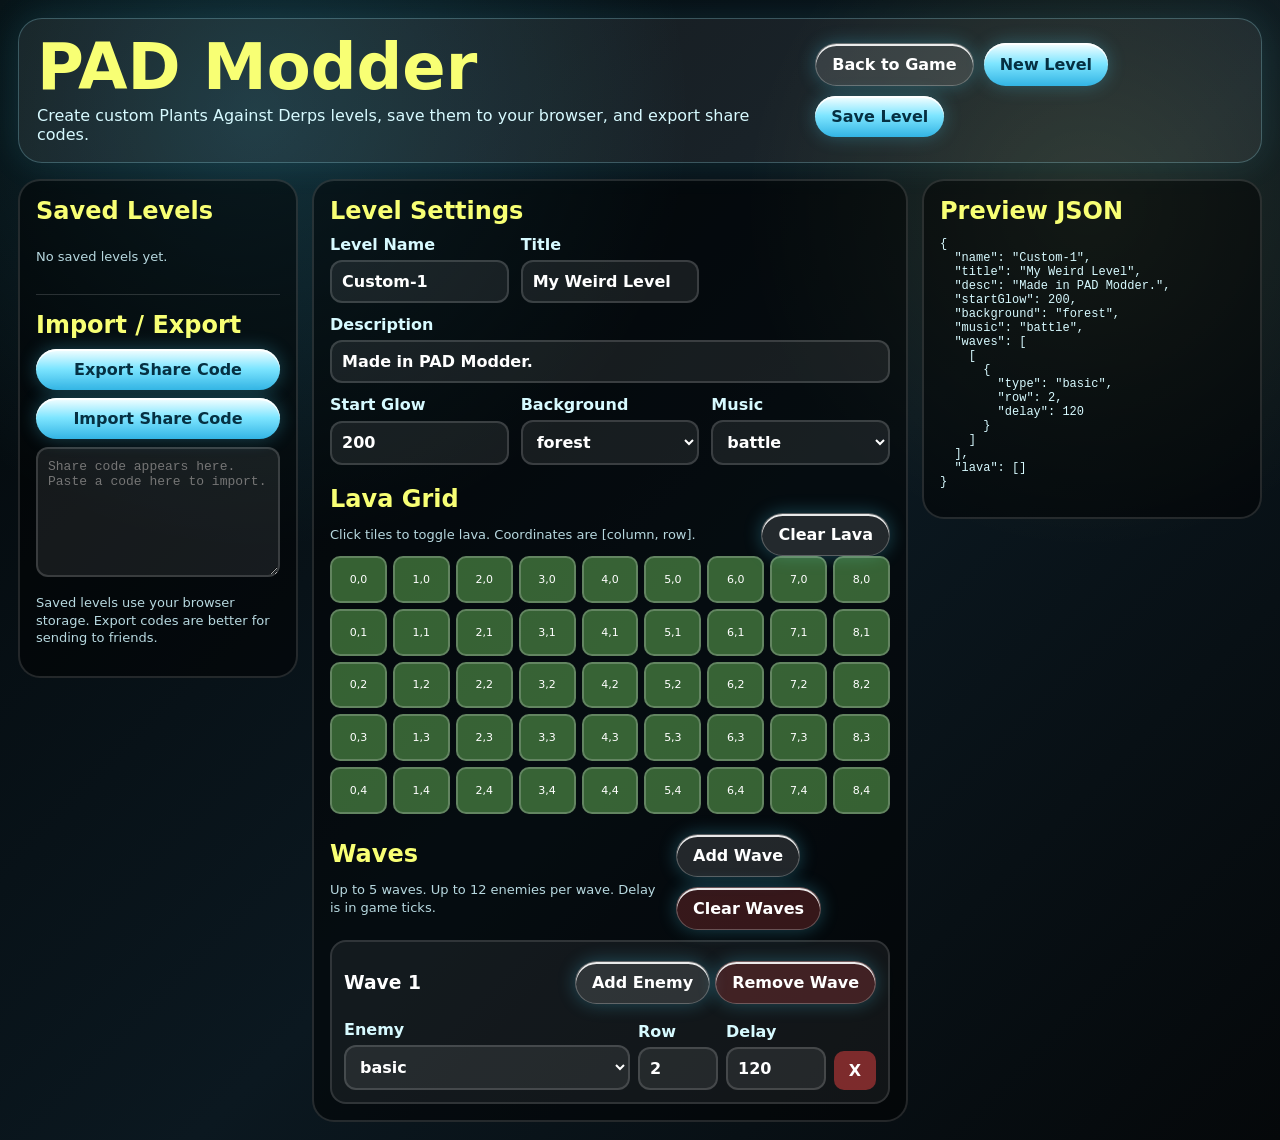
==== mod/index.html @ 4bd2ff53 "The Second One" ====
<!DOCTYPE html>
<html lang="en">
<head>
  <meta charset="UTF-8" />
  <meta name="viewport" content="width=device-width, initial-scale=1.0" />
  <title>PAD Modder</title>
  <link rel="stylesheet" href="mod.css" />
</head>
<body>
  <main class="app">
    <header class="hero">
      <div>
        <h1>PAD Modder</h1>
        <p>Create custom Plants Against Derps levels, save them to your browser, and export share codes.</p>
      </div>
      <nav class="hero-actions">
        <a class="btn ghost" href="../">Back to Game</a>
        <button class="btn" id="newLevelBtn">New Level</button>
        <button class="btn" id="saveBtn">Save Level</button>
      </nav>
    </header>
    <section class="layout">
      <aside class="panel sidebar">
        <h2>Saved Levels</h2>
        <div id="savedLevels" class="saved-list"></div>
        <hr />
        <h2>Import / Export</h2>
        <button class="btn full" id="exportBtn">Export Share Code</button>
        <button class="btn full" id="importBtn">Import Share Code</button>
        <textarea id="shareBox" placeholder="Share code appears here. Paste a code here to import."></textarea>
        <p class="hint">Saved levels use your browser storage. Export codes are better for sending to friends.</p>
      </aside>
      <section class="panel editor">
        <h2>Level Settings</h2>
        <div class="form-grid">
          <label>Level Name<input id="levelName" value="Custom-1" maxlength="24" /></label>
          <label>Title<input id="levelTitle" value="My Weird Level" maxlength="50" /></label>
          <label class="wide">Description<input id="levelDesc" value="Made in PAD Modder." maxlength="120" /></label>
          <label>Start Glow<input id="startGlow" type="number" min="0" max="5000" value="200" /></label>
          <label>Background<select id="backgroundSelect"></select></label>
          <label>Music<select id="musicSelect"></select></label>
        </div>
        <section class="tool-row">
          <div><h2>Lava Grid</h2><p class="hint">Click tiles to toggle lava. Coordinates are [column, row].</p></div>
          <button class="btn ghost" id="clearLavaBtn">Clear Lava</button>
        </section>
        <div id="lavaGrid" class="lava-grid" aria-label="Lava grid editor"></div>
        <section class="tool-row">
          <div><h2>Waves</h2><p class="hint">Up to 5 waves. Up to 12 enemies per wave. Delay is in game ticks.</p></div>
          <div class="tool-actions"><button class="btn ghost" id="addWaveBtn">Add Wave</button><button class="btn ghost danger" id="clearWavesBtn">Clear Waves</button></div>
        </section>
        <div id="wavesArea"></div>
      </section>
      <aside class="panel preview"><h2>Preview JSON</h2><pre id="jsonPreview"></pre></aside>
    </section>
  </main>
  <script src="mod.js"></script>
</body>
</html>
---- mod/mod.css ----
*{box-sizing:border-box}html,body{margin:0;min-height:100%;background:#061016;color:white;font-family:system-ui,Arial,sans-serif}button,input,select,textarea{font:inherit}.app{min-height:100vh;padding:18px;background:radial-gradient(circle at 20% 10%,rgba(80,220,255,.18),transparent 30%),radial-gradient(circle at 85% 18%,rgba(255,255,120,.1),transparent 24%),linear-gradient(135deg,#020608,#0b1820 55%,#05080a)}.hero{display:flex;justify-content:space-between;gap:16px;align-items:center;margin-bottom:16px;padding:18px;border:1px solid rgba(160,240,255,.25);border-radius:24px;background:rgba(255,255,255,.07);box-shadow:0 0 35px rgba(80,220,255,.12)}.hero h1{margin:0;color:#f8ff74;font-size:clamp(34px,6vw,64px);line-height:.95}.hero p{margin:8px 0 0;color:#d7faff}.hero-actions,.tool-actions{display:flex;gap:10px;flex-wrap:wrap}.layout{display:grid;grid-template-columns:280px minmax(0,1fr) 340px;gap:14px;align-items:start}.panel{background:rgba(0,0,0,.48);border:2px solid rgba(255,255,255,.13);border-radius:22px;padding:16px}.panel h2{margin:0 0 10px;color:#f8ff74}.btn{border:0;border-radius:999px;padding:11px 16px;font-weight:900;cursor:pointer;color:#063042;text-decoration:none;background:linear-gradient(#f8ffff,#7de5ff 48%,#33b4e4);box-shadow:inset 0 2px 0 rgba(255,255,255,.9),0 0 18px rgba(80,220,255,.28)}.btn:hover{filter:brightness(1.08)}.btn.ghost{background:rgba(255,255,255,.12);color:white;border:1px solid rgba(255,255,255,.25)}.btn.danger{background:rgba(255,80,80,.2)}.btn.full{width:100%;margin-bottom:8px}.form-grid{display:grid;grid-template-columns:repeat(3,minmax(0,1fr));gap:12px}label{display:grid;gap:6px;color:#d7faff;font-weight:800}label.wide{grid-column:span 3}input,select,textarea{width:100%;border:2px solid rgba(255,255,255,.15);border-radius:12px;padding:10px;background:rgba(255,255,255,.08);color:white}select option{color:black}textarea{min-height:130px;resize:vertical;font-family:monospace}.hint{color:#b7d8df;font-size:13px;line-height:1.35}.tool-row{margin-top:20px;display:flex;justify-content:space-between;gap:12px;align-items:end}.lava-grid{display:grid;grid-template-columns:repeat(9,1fr);gap:6px;max-width:640px}.lava-cell{aspect-ratio:1/.82;border:2px solid rgba(255,255,255,.22);border-radius:10px;background:rgba(130,230,110,.4);color:white;font-size:11px;cursor:pointer}.lava-cell.on{background:linear-gradient(135deg,rgba(255,221,68,.9),rgba(232,91,23,.95));color:#2b0600;font-weight:900;border-color:rgba(255,255,255,.7)}.saved-list{display:grid;gap:8px}.saved-item{border:2px solid rgba(255,255,255,.13);border-radius:14px;padding:9px;background:rgba(255,255,255,.06)}.saved-item b{color:#f8ff74}.saved-actions{display:flex;gap:6px;margin-top:8px}.saved-actions button{flex:1;padding:7px;border-radius:10px;border:0;cursor:pointer;font-weight:900}.wave-card{background:rgba(255,255,255,.06);border:2px solid rgba(255,255,255,.12);border-radius:16px;padding:12px;margin-top:10px}.wave-head{display:flex;justify-content:space-between;gap:8px;align-items:center}.enemy-row{display:grid;grid-template-columns:1fr 80px 100px 42px;gap:8px;align-items:end;margin-top:8px}.enemy-row button{border-radius:10px;border:0;padding:10px;cursor:pointer;font-weight:900;color:white;background:rgba(255,70,70,.45)}.preview pre,#jsonPreview{max-height:75vh;overflow:auto;white-space:pre-wrap;word-break:break-word;color:#d7faff;font-size:12px}hr{border:0;border-top:1px solid rgba(255,255,255,.15);margin:16px 0}@media(max-width:1050px){.layout{grid-template-columns:1fr}.form-grid{grid-template-columns:1fr}label.wide{grid-column:auto}.hero{flex-direction:column;align-items:stretch}.enemy-row{grid-template-columns:1fr 70px 90px 42px}}
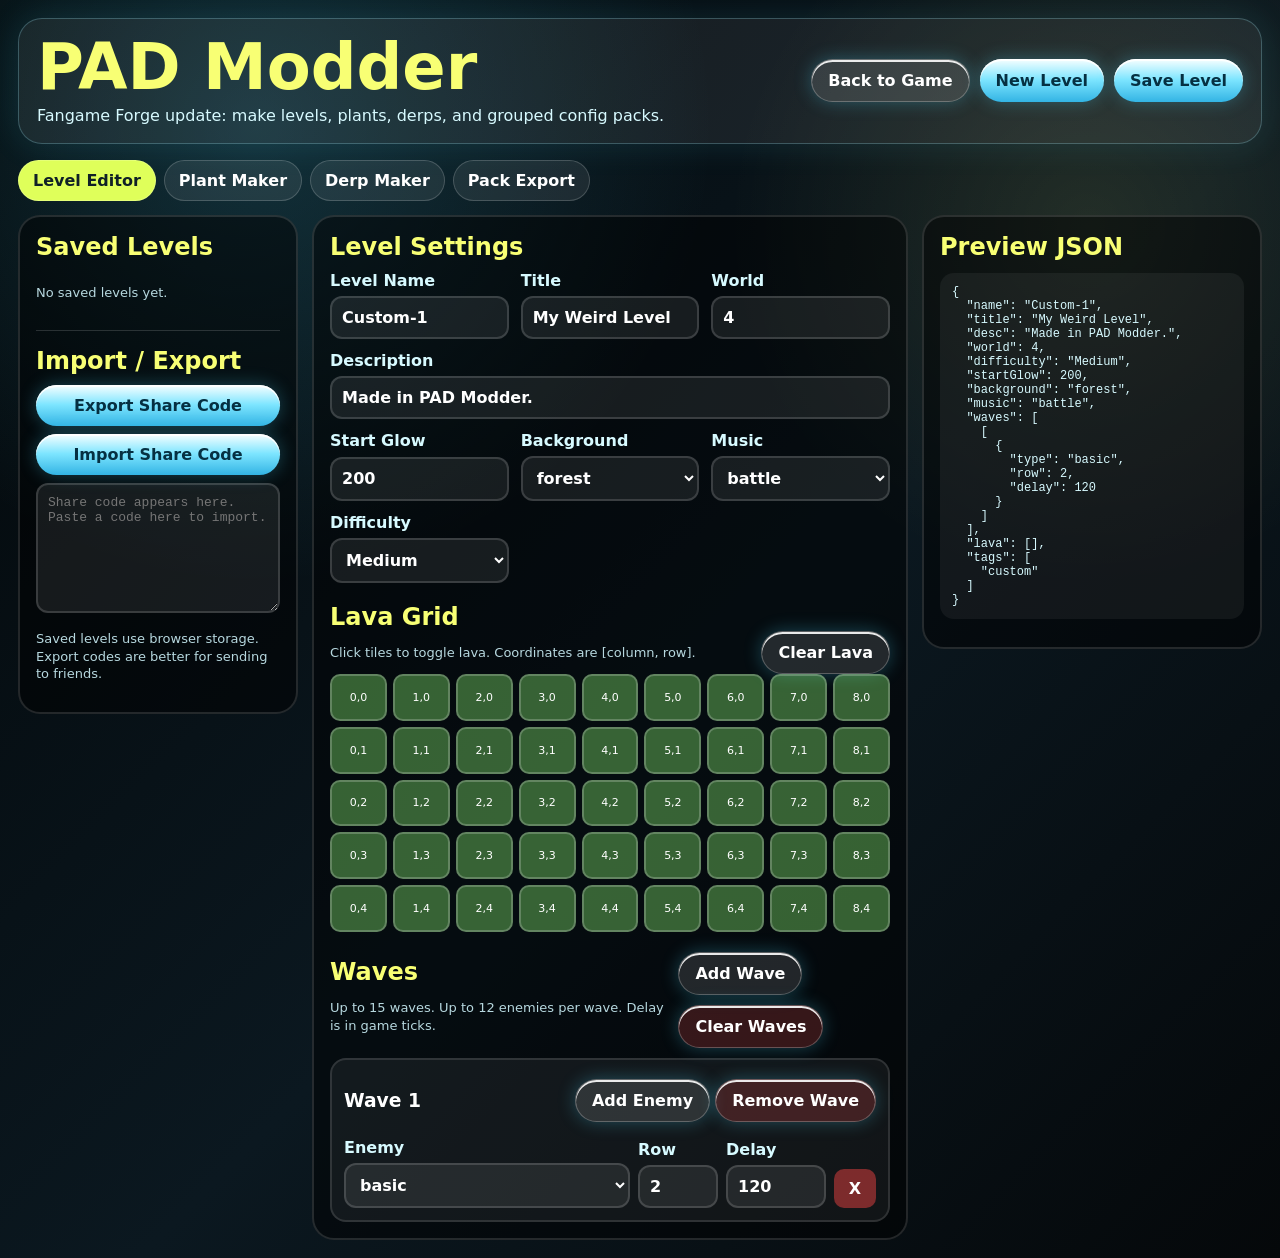
==== commit 1d86bdf8: "Extra thingys upd" ====
--- a/mod/index.html
+++ b/mod/index.html
@@ -3,7 +3,7 @@
 <head>
   <meta charset="UTF-8" />
   <meta name="viewport" content="width=device-width, initial-scale=1.0" />
-  <title>PAD Modder</title>
+  <title>PAD Modder / Fangame Forge</title>
   <link rel="stylesheet" href="mod.css" />
 </head>
 <body>
@@ -11,7 +11,7 @@
     <header class="hero">
       <div>
         <h1>PAD Modder</h1>
-        <p>Create custom Plants Against Derps levels, save them to your browser, and export share codes.</p>
+        <p>Fangame Forge update: make levels, plants, derps, and grouped config packs.</p>
       </div>
       <nav class="hero-actions">
         <a class="btn ghost" href="../">Back to Game</a>
@@ -19,7 +19,15 @@
         <button class="btn" id="saveBtn">Save Level</button>
       </nav>
     </header>
-    <section class="layout">
+
+    <nav class="tabs">
+      <button class="tab on" data-tab="level">Level Editor</button>
+      <button class="tab" data-tab="plant">Plant Maker</button>
+      <button class="tab" data-tab="derp">Derp Maker</button>
+      <button class="tab" data-tab="pack">Pack Export</button>
+    </nav>
+
+    <section class="layout" id="levelTab">
       <aside class="panel sidebar">
         <h2>Saved Levels</h2>
         <div id="savedLevels" class="saved-list"></div>
@@ -28,32 +36,84 @@
         <button class="btn full" id="exportBtn">Export Share Code</button>
         <button class="btn full" id="importBtn">Import Share Code</button>
         <textarea id="shareBox" placeholder="Share code appears here. Paste a code here to import."></textarea>
-        <p class="hint">Saved levels use your browser storage. Export codes are better for sending to friends.</p>
+        <p class="hint">Saved levels use browser storage. Export codes are better for sending to friends.</p>
       </aside>
       <section class="panel editor">
         <h2>Level Settings</h2>
         <div class="form-grid">
           <label>Level Name<input id="levelName" value="Custom-1" maxlength="24" /></label>
           <label>Title<input id="levelTitle" value="My Weird Level" maxlength="50" /></label>
-          <label class="wide">Description<input id="levelDesc" value="Made in PAD Modder." maxlength="120" /></label>
-          <label>Start Glow<input id="startGlow" type="number" min="0" max="5000" value="200" /></label>
+          <label>World<input id="worldNumber" type="number" min="0" max="99" value="4" /></label>
+          <label class="wide">Description<input id="levelDesc" value="Made in PAD Modder." maxlength="160" /></label>
+          <label>Start Glow<input id="startGlow" type="number" min="0" max="9000" value="200" /></label>
           <label>Background<select id="backgroundSelect"></select></label>
           <label>Music<select id="musicSelect"></select></label>
+          <label>Difficulty<select id="difficultySelect"><option>Starter</option><option>Medium</option><option>Hard</option><option>Boss</option><option>Joke</option></select></label>
         </div>
-        <section class="tool-row">
-          <div><h2>Lava Grid</h2><p class="hint">Click tiles to toggle lava. Coordinates are [column, row].</p></div>
-          <button class="btn ghost" id="clearLavaBtn">Clear Lava</button>
-        </section>
+        <section class="tool-row"><div><h2>Lava Grid</h2><p class="hint">Click tiles to toggle lava. Coordinates are [column, row].</p></div><button class="btn ghost" id="clearLavaBtn">Clear Lava</button></section>
         <div id="lavaGrid" class="lava-grid" aria-label="Lava grid editor"></div>
-        <section class="tool-row">
-          <div><h2>Waves</h2><p class="hint">Up to 5 waves. Up to 12 enemies per wave. Delay is in game ticks.</p></div>
-          <div class="tool-actions"><button class="btn ghost" id="addWaveBtn">Add Wave</button><button class="btn ghost danger" id="clearWavesBtn">Clear Waves</button></div>
-        </section>
+        <section class="tool-row"><div><h2>Waves</h2><p class="hint">Up to 15 waves. Up to 12 enemies per wave. Delay is in game ticks.</p></div><div class="tool-actions"><button class="btn ghost" id="addWaveBtn">Add Wave</button><button class="btn ghost danger" id="clearWavesBtn">Clear Waves</button></div></section>
         <div id="wavesArea"></div>
       </section>
       <aside class="panel preview"><h2>Preview JSON</h2><pre id="jsonPreview"></pre></aside>
     </section>
+
+    <section class="layout hidden" id="plantTab">
+      <section class="panel editor widePanel">
+        <h2>Plant Maker</h2>
+        <p class="hint">This makes grouped plant configs for fangames. Texture can be a file path like <b>assets/myplant.png</b> or an existing image key.</p>
+        <div class="form-grid">
+          <label>ID<input id="plantId" value="myPlant" /></label>
+          <label>Name<input id="plantName" value="My Plant" /></label>
+          <label>Group<select id="plantGroup"><option>economy</option><option>walls</option><option>shooters</option><option>specials</option><option>fangame</option></select></label>
+          <label>Texture / Image<input id="plantImg" value="assets/myplant.png" /></label>
+          <label>Cost<input id="plantCost" type="number" value="100" /></label>
+          <label>HP<input id="plantHp" type="number" value="100" /></label>
+          <label>Role<input id="plantRole" value="Shooter" /></label>
+          <label>Fire Type<select id="plantFire"><option>straight</option><option>lob</option><option>multiLane</option><option>allLane</option><option>wideShot</option><option>scatter</option><option>none</option></select></label>
+          <label>Cooldown<input id="plantCooldown" type="number" value="120" /></label>
+          <label>Damage<input id="plantDamage" type="number" value="25" /></label>
+          <label>Speed<input id="plantSpeed" type="number" value="5" /></label>
+          <label>Unlock At<input id="plantUnlock" value="4-1" /></label>
+          <label class="wide">Description<input id="plantDesc" value="A fangame plant." /></label>
+        </div>
+        <div class="tool-actions"><button class="btn" id="makePlantBtn">Save Plant Config</button><button class="btn ghost" id="copyPlantBtn">Copy Plant JSON</button></div>
+        <pre id="plantPreview"></pre>
+      </section>
+    </section>
+
+    <section class="layout hidden" id="derpTab">
+      <section class="panel editor widePanel">
+        <h2>Derp Maker</h2>
+        <p class="hint">Creates enemy/derp configs. Turn on ranged shooter to make an Alien Gunner style enemy.</p>
+        <div class="form-grid">
+          <label>ID<input id="derpId" value="myDerp" /></label>
+          <label>Name<input id="derpName" value="My Derp" /></label>
+          <label>Group<select id="derpGroup"><option>derps</option><option>machines</option><option>aliens</option><option>fangame</option></select></label>
+          <label>Texture / Image<input id="derpImg" value="assets/myderp.png" /></label>
+          <label>HP<input id="derpHp" type="number" value="120" /></label>
+          <label>Speed<input id="derpSpeed" type="number" step="0.01" value="0.18" /></label>
+          <label>Damage<input id="derpDamage" type="number" value="12" /></label>
+          <label>Size<input id="derpSize" type="number" step="0.05" value="1" /></label>
+          <label>Tags<input id="derpTags" value="derp" /></label>
+          <label>Ranged?<select id="derpRanged"><option value="false">false</option><option value="true">true</option></select></label>
+          <label>Boss?<select id="derpBoss"><option value="false">false</option><option value="true">true</option></select></label>
+          <label class="wide">Description<input id="derpDesc" value="A fangame derp." /></label>
+        </div>
+        <div class="tool-actions"><button class="btn" id="makeDerpBtn">Save Derp Config</button><button class="btn ghost" id="copyDerpBtn">Copy Derp JSON</button></div>
+        <pre id="derpPreview"></pre>
+      </section>
+    </section>
+
+    <section class="layout hidden" id="packTab">
+      <section class="panel editor widePanel">
+        <h2>Fangame Pack Export</h2>
+        <p class="hint">Exports everything you made in this browser: levels, plants, and derps. Paste it into a fangame loader later.</p>
+        <div class="tool-actions"><button class="btn" id="refreshPackBtn">Refresh Pack</button><button class="btn ghost" id="copyPackBtn">Copy Pack JSON</button><button class="btn ghost danger" id="clearPackBtn">Clear Saved Plants/Derps</button></div>
+        <textarea id="packBox" class="bigBox"></textarea>
+      </section>
+    </section>
   </main>
-  <script src="mod.js"></script>
+  <script src="mod.js?v=27"></script>
 </body>
 </html>
--- a/mod/mod.css
+++ b/mod/mod.css
@@ -1 +1 @@
-*{box-sizing:border-box}html,body{margin:0;min-height:100%;background:#061016;color:white;font-family:system-ui,Arial,sans-serif}button,input,select,textarea{font:inherit}.app{min-height:100vh;padding:18px;background:radial-gradient(circle at 20% 10%,rgba(80,220,255,.18),transparent 30%),radial-gradient(circle at 85% 18%,rgba(255,255,120,.1),transparent 24%),linear-gradient(135deg,#020608,#0b1820 55%,#05080a)}.hero{display:flex;justify-content:space-between;gap:16px;align-items:center;margin-bottom:16px;padding:18px;border:1px solid rgba(160,240,255,.25);border-radius:24px;background:rgba(255,255,255,.07);box-shadow:0 0 35px rgba(80,220,255,.12)}.hero h1{margin:0;color:#f8ff74;font-size:clamp(34px,6vw,64px);line-height:.95}.hero p{margin:8px 0 0;color:#d7faff}.hero-actions,.tool-actions{display:flex;gap:10px;flex-wrap:wrap}.layout{display:grid;grid-template-columns:280px minmax(0,1fr) 340px;gap:14px;align-items:start}.panel{background:rgba(0,0,0,.48);border:2px solid rgba(255,255,255,.13);border-radius:22px;padding:16px}.panel h2{margin:0 0 10px;color:#f8ff74}.btn{border:0;border-radius:999px;padding:11px 16px;font-weight:900;cursor:pointer;color:#063042;text-decoration:none;background:linear-gradient(#f8ffff,#7de5ff 48%,#33b4e4);box-shadow:inset 0 2px 0 rgba(255,255,255,.9),0 0 18px rgba(80,220,255,.28)}.btn:hover{filter:brightness(1.08)}.btn.ghost{background:rgba(255,255,255,.12);color:white;border:1px solid rgba(255,255,255,.25)}.btn.danger{background:rgba(255,80,80,.2)}.btn.full{width:100%;margin-bottom:8px}.form-grid{display:grid;grid-template-columns:repeat(3,minmax(0,1fr));gap:12px}label{display:grid;gap:6px;color:#d7faff;font-weight:800}label.wide{grid-column:span 3}input,select,textarea{width:100%;border:2px solid rgba(255,255,255,.15);border-radius:12px;padding:10px;background:rgba(255,255,255,.08);color:white}select option{color:black}textarea{min-height:130px;resize:vertical;font-family:monospace}.hint{color:#b7d8df;font-size:13px;line-height:1.35}.tool-row{margin-top:20px;display:flex;justify-content:space-between;gap:12px;align-items:end}.lava-grid{display:grid;grid-template-columns:repeat(9,1fr);gap:6px;max-width:640px}.lava-cell{aspect-ratio:1/.82;border:2px solid rgba(255,255,255,.22);border-radius:10px;background:rgba(130,230,110,.4);color:white;font-size:11px;cursor:pointer}.lava-cell.on{background:linear-gradient(135deg,rgba(255,221,68,.9),rgba(232,91,23,.95));color:#2b0600;font-weight:900;border-color:rgba(255,255,255,.7)}.saved-list{display:grid;gap:8px}.saved-item{border:2px solid rgba(255,255,255,.13);border-radius:14px;padding:9px;background:rgba(255,255,255,.06)}.saved-item b{color:#f8ff74}.saved-actions{display:flex;gap:6px;margin-top:8px}.saved-actions button{flex:1;padding:7px;border-radius:10px;border:0;cursor:pointer;font-weight:900}.wave-card{background:rgba(255,255,255,.06);border:2px solid rgba(255,255,255,.12);border-radius:16px;padding:12px;margin-top:10px}.wave-head{display:flex;justify-content:space-between;gap:8px;align-items:center}.enemy-row{display:grid;grid-template-columns:1fr 80px 100px 42px;gap:8px;align-items:end;margin-top:8px}.enemy-row button{border-radius:10px;border:0;padding:10px;cursor:pointer;font-weight:900;color:white;background:rgba(255,70,70,.45)}.preview pre,#jsonPreview{max-height:75vh;overflow:auto;white-space:pre-wrap;word-break:break-word;color:#d7faff;font-size:12px}hr{border:0;border-top:1px solid rgba(255,255,255,.15);margin:16px 0}@media(max-width:1050px){.layout{grid-template-columns:1fr}.form-grid{grid-template-columns:1fr}label.wide{grid-column:auto}.hero{flex-direction:column;align-items:stretch}.enemy-row{grid-template-columns:1fr 70px 90px 42px}}
+*{box-sizing:border-box}html,body{margin:0;min-height:100%;background:#061016;color:white;font-family:system-ui,Arial,sans-serif}button,input,select,textarea{font:inherit}.app{min-height:100vh;padding:18px;background:radial-gradient(circle at 20% 10%,rgba(80,220,255,.18),transparent 30%),radial-gradient(circle at 85% 18%,rgba(255,255,120,.1),transparent 24%),linear-gradient(135deg,#020608,#0b1820 55%,#05080a)}.hero{display:flex;justify-content:space-between;gap:16px;align-items:center;margin-bottom:16px;padding:18px;border:1px solid rgba(160,240,255,.25);border-radius:24px;background:rgba(255,255,255,.07);box-shadow:0 0 35px rgba(80,220,255,.12)}.hero h1{margin:0;color:#f8ff74;font-size:clamp(34px,6vw,64px);line-height:.95}.hero p{margin:8px 0 0;color:#d7faff}.hero-actions,.tool-actions{display:flex;gap:10px;flex-wrap:wrap}.tabs{display:flex;gap:8px;flex-wrap:wrap;margin:0 0 14px}.tab{border:1px solid rgba(255,255,255,.18);border-radius:999px;background:rgba(255,255,255,.08);color:white;font-weight:900;padding:10px 14px;cursor:pointer}.tab.on{background:#dfff5a;color:#102027}.layout{display:grid;grid-template-columns:280px minmax(0,1fr) 340px;gap:14px;align-items:start}.hidden{display:none}.panel{background:rgba(0,0,0,.48);border:2px solid rgba(255,255,255,.13);border-radius:22px;padding:16px}.widePanel{grid-column:1/-1}.panel h2{margin:0 0 10px;color:#f8ff74}.btn{border:0;border-radius:999px;padding:11px 16px;font-weight:900;cursor:pointer;color:#063042;text-decoration:none;background:linear-gradient(#f8ffff,#7de5ff 48%,#33b4e4);box-shadow:inset 0 2px 0 rgba(255,255,255,.9),0 0 18px rgba(80,220,255,.28)}.btn:hover{filter:brightness(1.08)}.btn.ghost{background:rgba(255,255,255,.12);color:white;border:1px solid rgba(255,255,255,.25)}.btn.danger{background:rgba(255,80,80,.2)}.btn.full{width:100%;margin-bottom:8px}.form-grid{display:grid;grid-template-columns:repeat(3,minmax(0,1fr));gap:12px}label{display:grid;gap:6px;color:#d7faff;font-weight:800}label.wide{grid-column:span 3}input,select,textarea{width:100%;border:2px solid rgba(255,255,255,.15);border-radius:12px;padding:10px;background:rgba(255,255,255,.08);color:white}select option{color:black}textarea{min-height:130px;resize:vertical;font-family:monospace}.bigBox{min-height:55vh}.hint{color:#b7d8df;font-size:13px;line-height:1.35}.tool-row{margin-top:20px;display:flex;justify-content:space-between;gap:12px;align-items:end}.lava-grid{display:grid;grid-template-columns:repeat(9,1fr);gap:6px;max-width:640px}.lava-cell{aspect-ratio:1/.82;border:2px solid rgba(255,255,255,.22);border-radius:10px;background:rgba(130,230,110,.4);color:white;font-size:11px;cursor:pointer}.lava-cell.on{background:linear-gradient(135deg,rgba(255,221,68,.9),rgba(232,91,23,.95));color:#2b0600;font-weight:900;border-color:rgba(255,255,255,.7)}.saved-list{display:grid;gap:8px}.saved-item{border:2px solid rgba(255,255,255,.13);border-radius:14px;padding:9px;background:rgba(255,255,255,.06)}.saved-item b{color:#f8ff74}.saved-actions{display:flex;gap:6px;margin-top:8px}.saved-actions button{flex:1;padding:7px;border-radius:10px;border:0;cursor:pointer;font-weight:900}.wave-card{background:rgba(255,255,255,.06);border:2px solid rgba(255,255,255,.12);border-radius:16px;padding:12px;margin-top:10px}.wave-head{display:flex;justify-content:space-between;gap:8px;align-items:center}.enemy-row{display:grid;grid-template-columns:1fr 80px 100px 42px;gap:8px;align-items:end;margin-top:8px}.enemy-row button{border-radius:10px;border:0;padding:10px;cursor:pointer;font-weight:900;color:white;background:rgba(255,70,70,.45)}.preview pre,#jsonPreview,pre{max-height:75vh;overflow:auto;white-space:pre-wrap;word-break:break-word;color:#d7faff;font-size:12px;background:rgba(255,255,255,.055);border-radius:14px;padding:12px}hr{border:0;border-top:1px solid rgba(255,255,255,.15);margin:16px 0}@media(max-width:1050px){.layout{grid-template-columns:1fr}.form-grid{grid-template-columns:1fr}label.wide{grid-column:auto}.hero{flex-direction:column;align-items:stretch}.enemy-row{grid-template-columns:1fr 70px 90px 42px}}
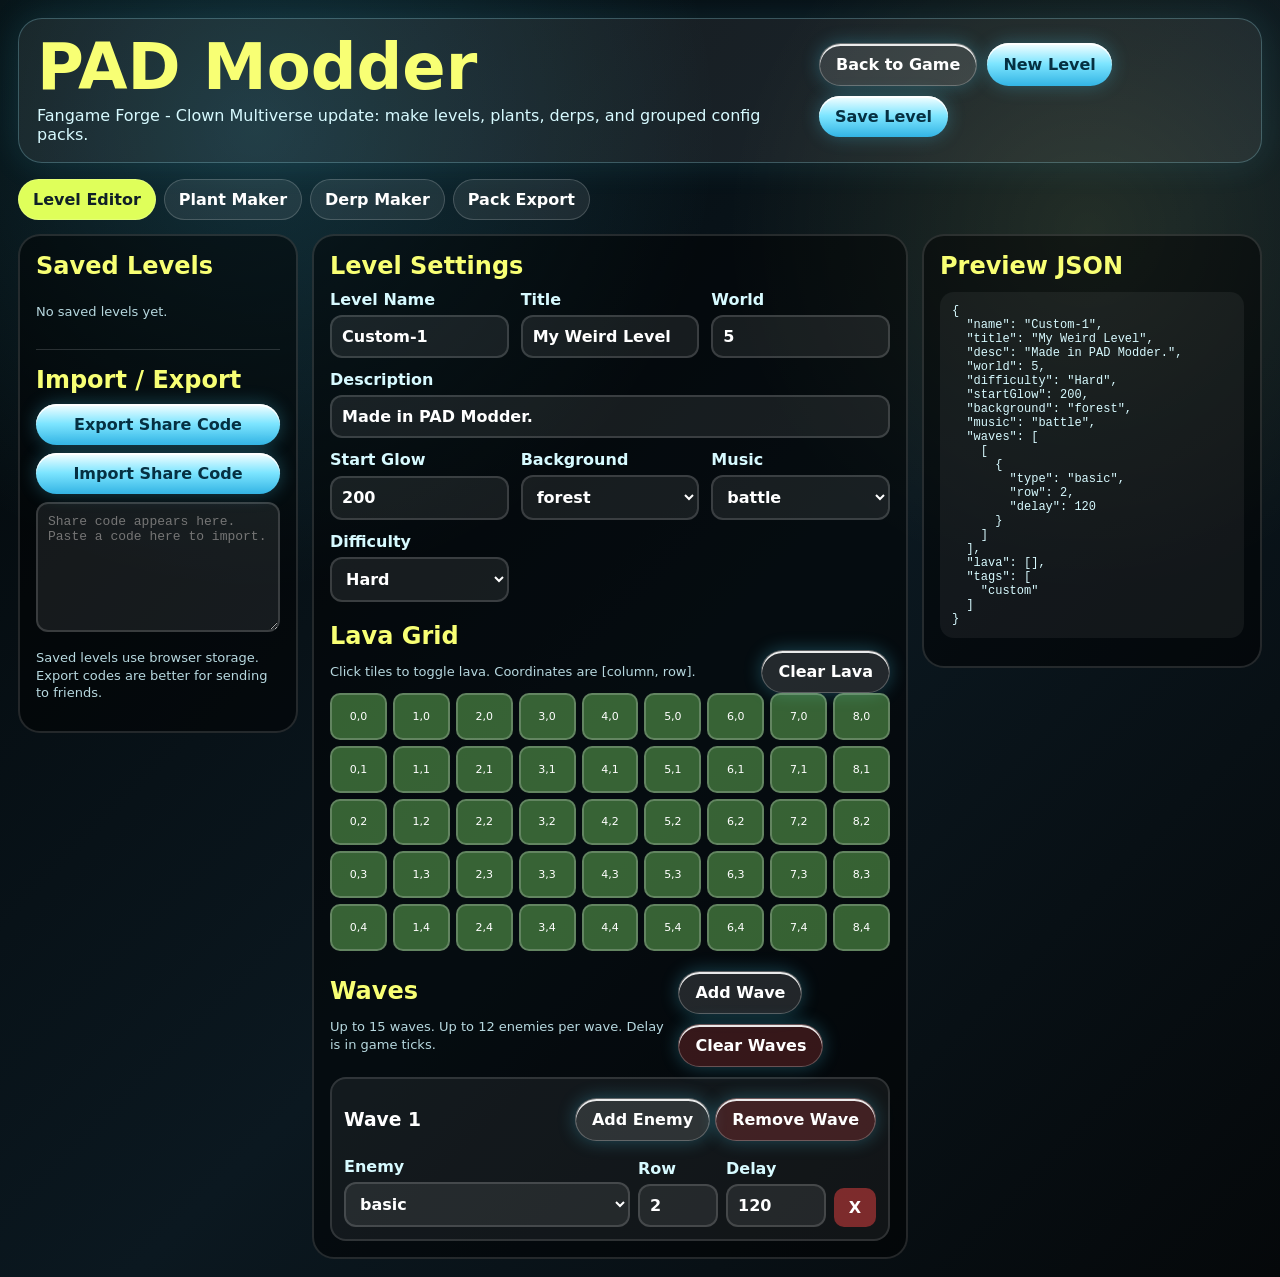
==== commit adf90136: "Add files via upload" ====
--- a/mod/index.html
+++ b/mod/index.html
@@ -3,7 +3,7 @@
 <head>
   <meta charset="UTF-8" />
   <meta name="viewport" content="width=device-width, initial-scale=1.0" />
-  <title>PAD Modder / Fangame Forge</title>
+  <title>PAD Modder / Fangame Forge - Clown Multiverse</title>
   <link rel="stylesheet" href="mod.css" />
 </head>
 <body>
@@ -11,7 +11,7 @@
     <header class="hero">
       <div>
         <h1>PAD Modder</h1>
-        <p>Fangame Forge update: make levels, plants, derps, and grouped config packs.</p>
+        <p>Fangame Forge - Clown Multiverse update: make levels, plants, derps, and grouped config packs.</p>
       </div>
       <nav class="hero-actions">
         <a class="btn ghost" href="../">Back to Game</a>
